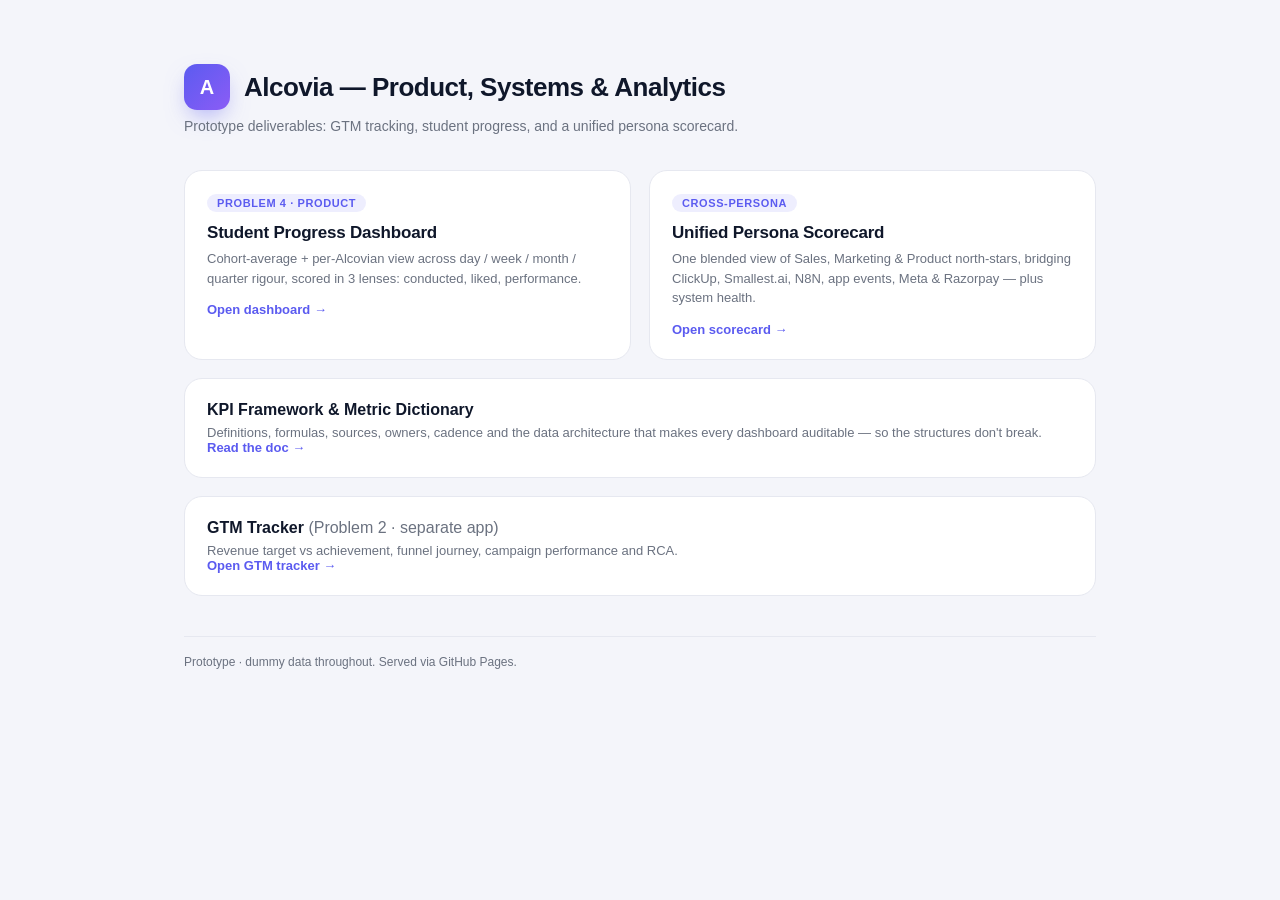
==== index.html @ e90858fb "Alcovia: KPI framework doc + student progress dashboard + unified persona scorecard" ====
<!DOCTYPE html>
<html lang="en">
<head>
  <meta charset="UTF-8" />
  <meta name="viewport" content="width=device-width, initial-scale=1.0" />
  <title>Alcovia · Systems & Analytics</title>
  <style>
    :root { --brand:#5b5bf0; --brand2:#8b5cf6; --bg:#f4f5fa; --panel:#fff; --ink:#0f172a; --muted:#6b7280; --line:#e6e8f0; }
    * { box-sizing: border-box; }
    body { margin:0; font-family:-apple-system,BlinkMacSystemFont,"Segoe UI",Inter,Roboto,sans-serif; background:var(--bg); color:var(--ink); }
    .wrap { max-width:960px; margin:0 auto; padding:64px 24px; }
    .brand { display:flex; align-items:center; gap:14px; margin-bottom:8px; }
    .mark { width:46px; height:46px; border-radius:13px; background:linear-gradient(135deg,var(--brand),var(--brand2)); display:grid; place-items:center; color:#fff; font-weight:800; font-size:20px; box-shadow:0 10px 24px -8px rgba(91,91,240,.6); }
    h1 { font-size:26px; letter-spacing:-.5px; margin:0; }
    .sub { color:var(--muted); font-size:14px; margin:0 0 36px; }
    .grid { display:grid; grid-template-columns:repeat(2,1fr); gap:18px; }
    a.card { display:block; text-decoration:none; color:inherit; background:var(--panel); border:1px solid var(--line); border-radius:18px; padding:22px; transition:transform .18s, box-shadow .18s, border-color .18s; }
    a.card:hover { transform:translateY(-3px); box-shadow:0 20px 40px -22px rgba(37,38,79,.4); border-color:var(--brand); }
    .tag { font-size:11px; font-weight:700; letter-spacing:.6px; text-transform:uppercase; color:var(--brand); background:rgba(91,91,240,.1); padding:3px 10px; border-radius:20px; }
    .card h2 { font-size:17px; margin:12px 0 6px; letter-spacing:-.2px; }
    .card p { margin:0; color:var(--muted); font-size:13px; line-height:1.5; }
    .card .go { margin-top:14px; font-weight:650; color:var(--brand); font-size:13px; }
    .doc { margin-top:18px; background:var(--panel); border:1px solid var(--line); border-radius:18px; padding:22px; }
    .doc h2 { font-size:16px; margin:0 0 6px; }
    .doc p { margin:0; color:var(--muted); font-size:13px; }
    .doc a { color:var(--brand); font-weight:650; text-decoration:none; }
    footer { margin-top:40px; color:var(--muted); font-size:12px; border-top:1px solid var(--line); padding-top:18px; }
    code { background:#eef0f7; padding:1px 6px; border-radius:6px; font-size:12px; }
    @media (max-width:720px){ .grid{ grid-template-columns:1fr; } }
  </style>
</head>
<body>
  <div class="wrap">
    <div class="brand">
      <div class="mark">A</div>
      <div>
        <h1>Alcovia — Product, Systems &amp; Analytics</h1>
      </div>
    </div>
    <p class="sub">Prototype deliverables: GTM tracking, student progress, and a unified persona scorecard.</p>

    <div class="grid">
      <a class="card" href="./student-dashboard/">
        <span class="tag">Problem 4 · Product</span>
        <h2>Student Progress Dashboard</h2>
        <p>Cohort-average + per-Alcovian view across day / week / month / quarter rigour, scored in 3 lenses: conducted, liked, performance.</p>
        <div class="go">Open dashboard →</div>
      </a>

      <a class="card" href="./persona-scorecard/">
        <span class="tag">Cross-persona</span>
        <h2>Unified Persona Scorecard</h2>
        <p>One blended view of Sales, Marketing &amp; Product north-stars, bridging ClickUp, Smallest.ai, N8N, app events, Meta &amp; Razorpay — plus system health.</p>
        <div class="go">Open scorecard →</div>
      </a>
    </div>

    <div class="doc">
      <h2>KPI Framework &amp; Metric Dictionary</h2>
      <p>Definitions, formulas, sources, owners, cadence and the data architecture that makes every dashboard auditable — so the structures don't break.
        <br><a href="./KPI-Framework.md">Read the doc →</a></p>
    </div>

    <div class="doc">
      <h2>GTM Tracker <span style="font-weight:400;color:var(--muted)">(Problem 2 · separate app)</span></h2>
      <p>Revenue target vs achievement, funnel journey, campaign performance and RCA.
        <br><a href="https://ytsaxena.github.io/alcovia-gtm-tracker/">Open GTM tracker →</a></p>
    </div>

    <footer>
      Prototype · dummy data throughout. Served via GitHub Pages.
    </footer>
  </div>
</body>
</html>
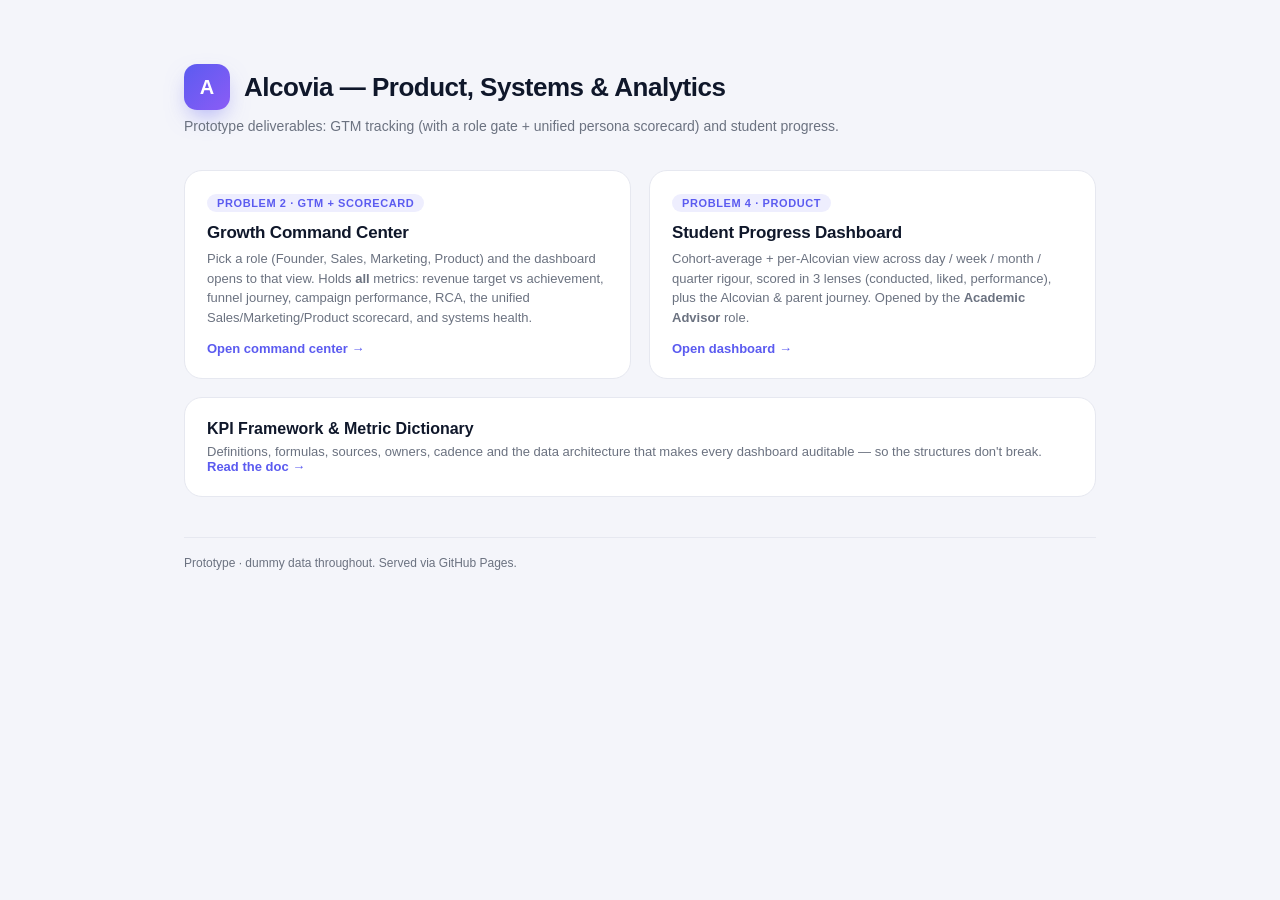
==== commit 89b77873: "Retire separate persona scorecard (now merged into GTM command center); update landing" ====
--- a/index.html
+++ b/index.html
@@ -37,21 +37,21 @@
         <h1>Alcovia — Product, Systems &amp; Analytics</h1>
       </div>
     </div>
-    <p class="sub">Prototype deliverables: GTM tracking, student progress, and a unified persona scorecard.</p>
+    <p class="sub">Prototype deliverables: GTM tracking (with a role gate + unified persona scorecard) and student progress.</p>
 
     <div class="grid">
+      <a class="card" href="https://ytsaxena.github.io/alcovia-gtm-tracker/">
+        <span class="tag">Problem 2 · GTM + Scorecard</span>
+        <h2>Growth Command Center</h2>
+        <p>Pick a role (Founder, Sales, Marketing, Product) and the dashboard opens to that view. Holds <b>all</b> metrics: revenue target vs achievement, funnel journey, campaign performance, RCA, the unified Sales/Marketing/Product scorecard, and systems health.</p>
+        <div class="go">Open command center →</div>
+      </a>
+
       <a class="card" href="./student-dashboard/">
         <span class="tag">Problem 4 · Product</span>
         <h2>Student Progress Dashboard</h2>
-        <p>Cohort-average + per-Alcovian view across day / week / month / quarter rigour, scored in 3 lenses: conducted, liked, performance.</p>
+        <p>Cohort-average + per-Alcovian view across day / week / month / quarter rigour, scored in 3 lenses (conducted, liked, performance), plus the Alcovian &amp; parent journey. Opened by the <b>Academic Advisor</b> role.</p>
         <div class="go">Open dashboard →</div>
-      </a>
-
-      <a class="card" href="./persona-scorecard/">
-        <span class="tag">Cross-persona</span>
-        <h2>Unified Persona Scorecard</h2>
-        <p>One blended view of Sales, Marketing &amp; Product north-stars, bridging ClickUp, Smallest.ai, N8N, app events, Meta &amp; Razorpay — plus system health.</p>
-        <div class="go">Open scorecard →</div>
       </a>
     </div>
 
@@ -61,12 +61,6 @@
         <br><a href="./KPI-Framework.md">Read the doc →</a></p>
     </div>
 
-    <div class="doc">
-      <h2>GTM Tracker <span style="font-weight:400;color:var(--muted)">(Problem 2 · separate app)</span></h2>
-      <p>Revenue target vs achievement, funnel journey, campaign performance and RCA.
-        <br><a href="https://ytsaxena.github.io/alcovia-gtm-tracker/">Open GTM tracker →</a></p>
-    </div>
-
     <footer>
       Prototype · dummy data throughout. Served via GitHub Pages.
     </footer>
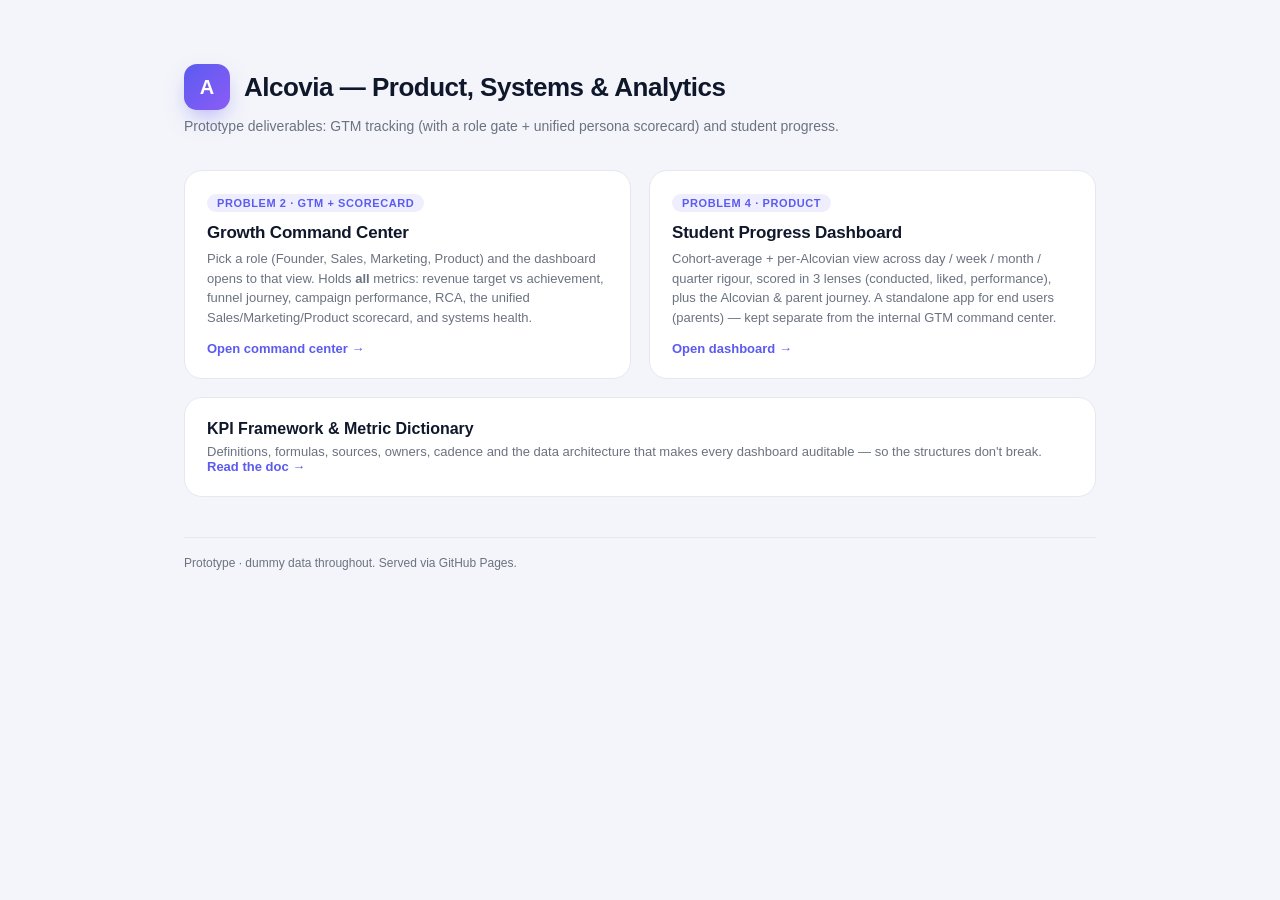
==== commit 6ffb0625: "Landing: note student dashboard is a standalone end-user app" ====
--- a/index.html
+++ b/index.html
@@ -50,7 +50,7 @@
       <a class="card" href="./student-dashboard/">
         <span class="tag">Problem 4 · Product</span>
         <h2>Student Progress Dashboard</h2>
-        <p>Cohort-average + per-Alcovian view across day / week / month / quarter rigour, scored in 3 lenses (conducted, liked, performance), plus the Alcovian &amp; parent journey. Opened by the <b>Academic Advisor</b> role.</p>
+        <p>Cohort-average + per-Alcovian view across day / week / month / quarter rigour, scored in 3 lenses (conducted, liked, performance), plus the Alcovian &amp; parent journey. A standalone app for end users (parents) — kept separate from the internal GTM command center.</p>
         <div class="go">Open dashboard →</div>
       </a>
     </div>
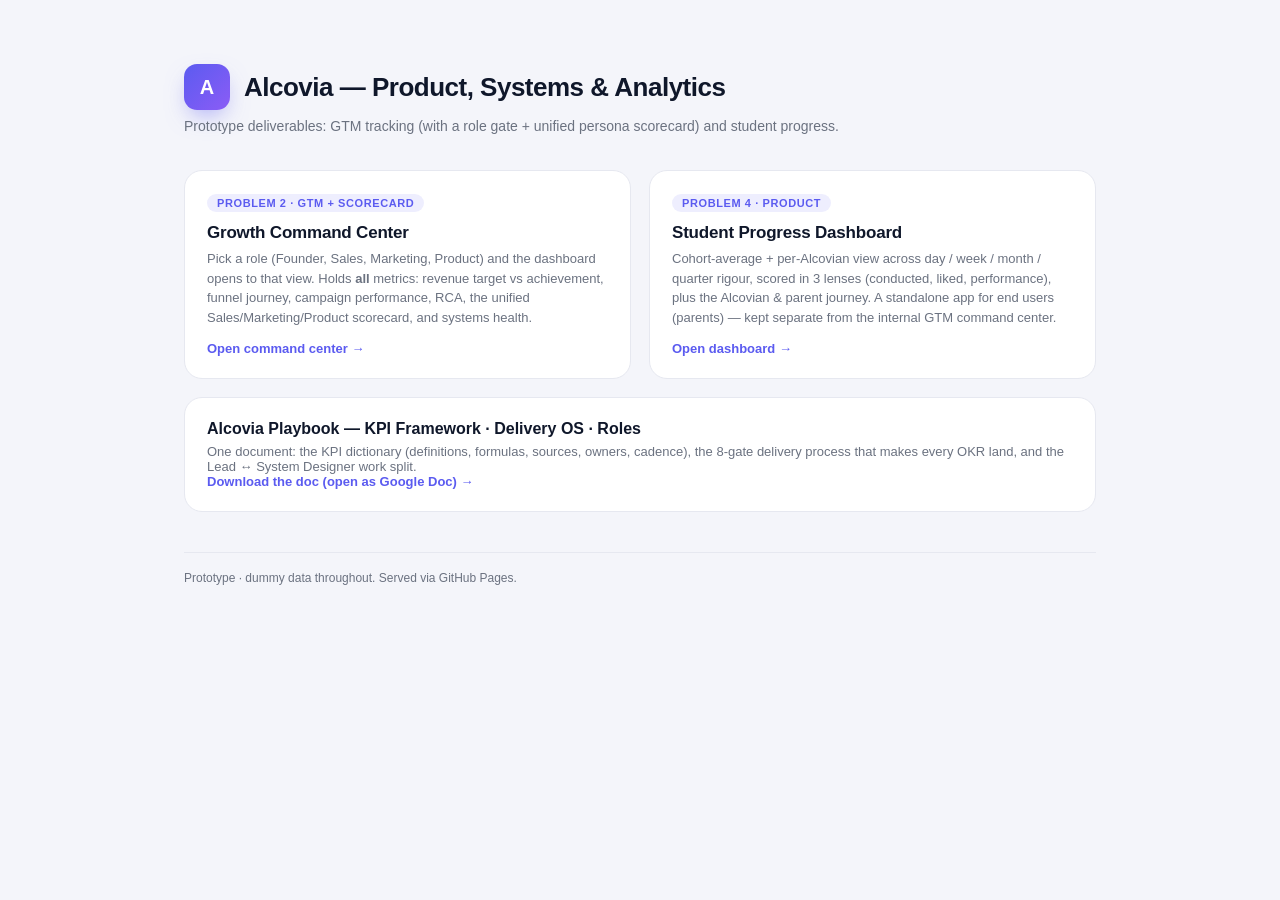
==== commit c95b4af1: "Consolidate into single Playbook doc (KPI + Delivery OS + Roles); remove superseded files" ====
--- a/index.html
+++ b/index.html
@@ -56,9 +56,9 @@
     </div>
 
     <div class="doc">
-      <h2>KPI Framework &amp; Metric Dictionary</h2>
-      <p>Definitions, formulas, sources, owners, cadence and the data architecture that makes every dashboard auditable — so the structures don't break.
-        <br><a href="./KPI-Framework.md">Read the doc →</a></p>
+      <h2>Alcovia Playbook — KPI Framework · Delivery OS · Roles</h2>
+      <p>One document: the KPI dictionary (definitions, formulas, sources, owners, cadence), the 8-gate delivery process that makes every OKR land, and the Lead ↔ System Designer work split.
+        <br><a href="./Alcovia-Playbook.docx">Download the doc (open as Google Doc) →</a></p>
     </div>
 
     <footer>
